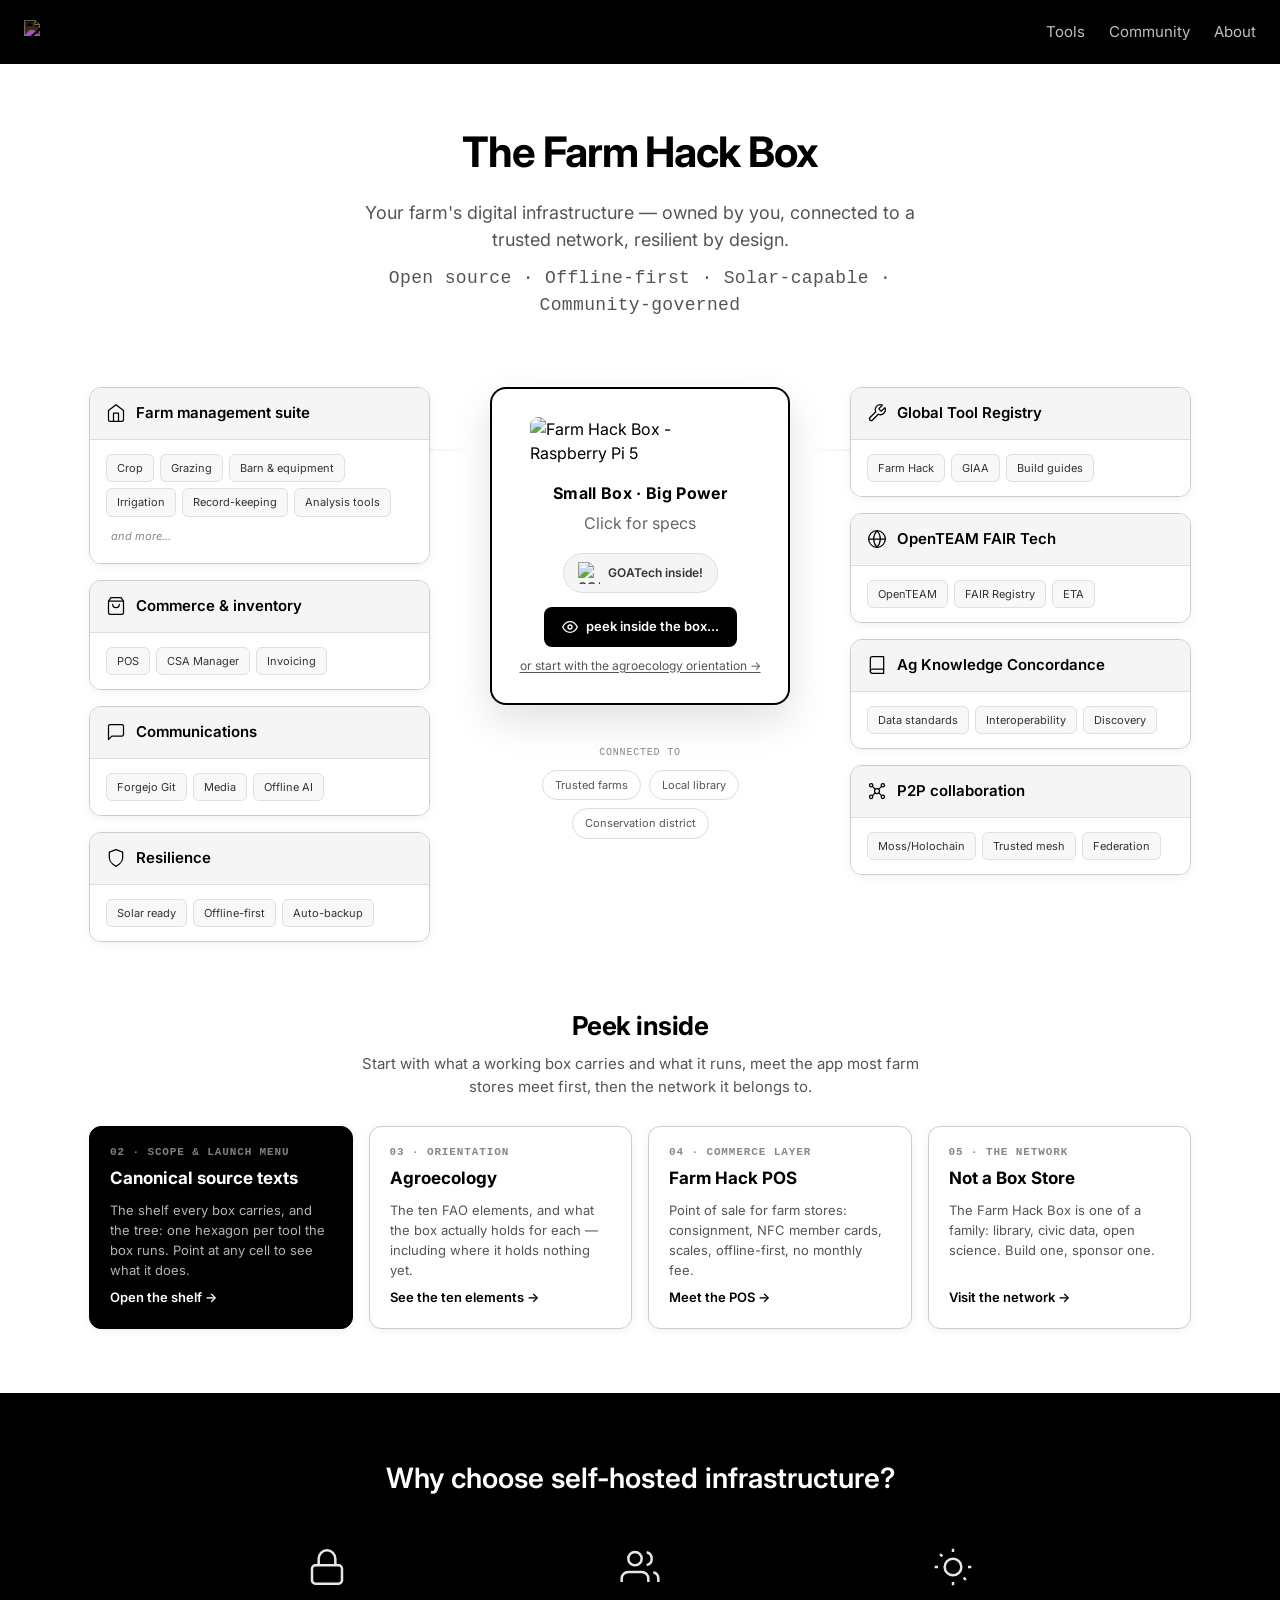
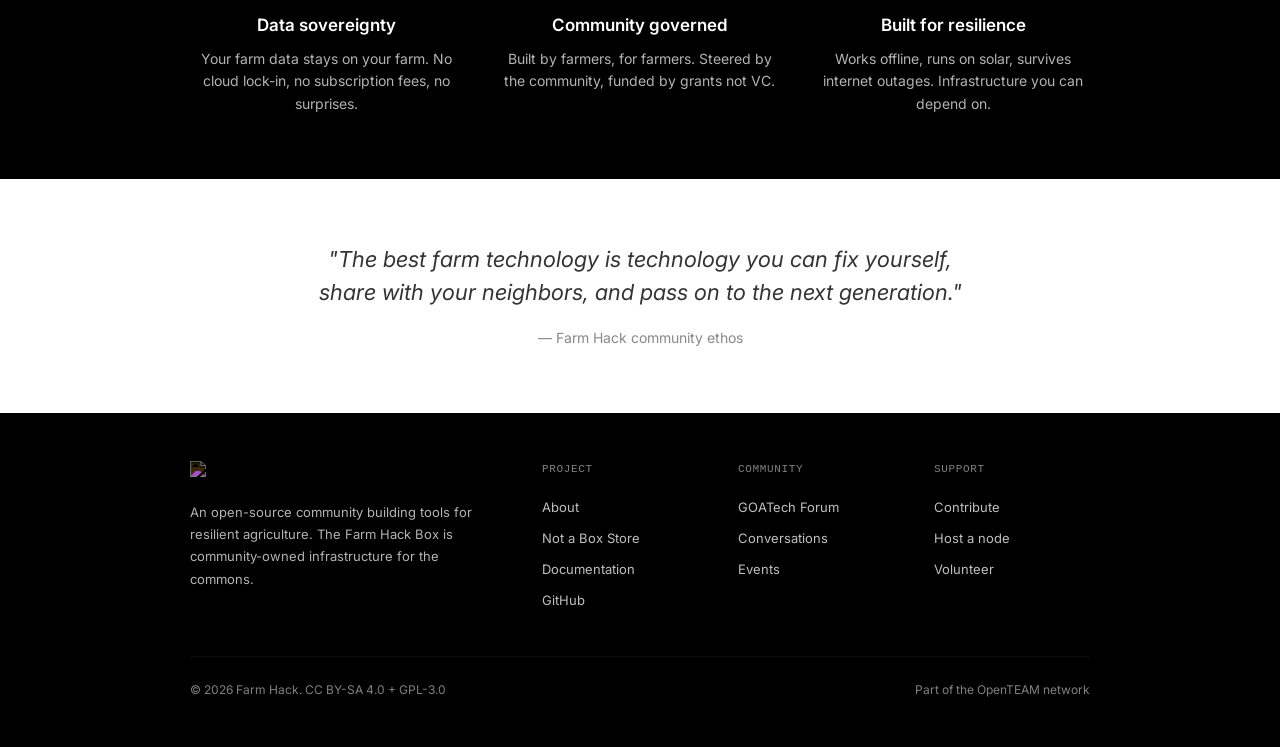
==== index.html @ 319e824c "Add files via upload" ====
<!DOCTYPE html>
<html lang="en">
<head>
  <meta charset="UTF-8">
  <meta name="viewport" content="width=device-width, initial-scale=1.0">
  <title>Farm Hack Box</title>
  <meta name="description" content="Your farm's digital infrastructure — owned by you, connected to a trusted network, resilient by design.">
  <style>
    @import url('https://fonts.googleapis.com/css2?family=Inter:wght@400;500;600;700&display=swap');
    
    * { box-sizing: border-box; margin: 0; padding: 0; }
    
    body {
      font-family: 'Inter', ui-sans-serif, system-ui, -apple-system, sans-serif;
      background: #ffffff;
      color: #000000;
      line-height: 1.5;
    }
    
    .mono { font-family: ui-monospace, 'SF Mono', Menlo, Monaco, Consolas, monospace; }
    a { color: inherit; text-decoration: none; }
    
    /* Header */
    .header {
      background: #000;
      color: #fff;
      padding: 20px 24px;
      display: flex;
      align-items: center;
      justify-content: space-between;
    }
    
    .header-brand img {
      height: 144px;
      filter: invert(1);
    }
    
    .header-nav {
      display: flex;
      gap: 24px;
      font-size: 15px;
    }
    
    .header-nav a {
      color: rgba(255,255,255,0.75);
      transition: color 0.15s;
    }
    
    .header-nav a:hover { color: #fff; }
    
    /* Hero */
    .hero {
      padding: 56px 24px 40px;
      max-width: 880px;
      margin: 0 auto;
      text-align: center;
    }
    
    .hero h1 {
      font-size: 42px;
      font-weight: 700;
      margin: 0 0 16px;
      letter-spacing: -0.025em;
    }
    
    .hero p {
      font-size: 18px;
      color: #555;
      max-width: 580px;
      margin: 0 auto 12px;
    }
    
    .hero-tags {
      font-size: 12px;
      color: #777;
      letter-spacing: 0.02em;
    }
    
    /* Main Grid */
    .main-section {
      padding: 16px 24px 56px;
      max-width: 1150px;
      margin: 0 auto;
    }
    
    .main-grid {
      display: grid;
      grid-template-columns: 1fr 340px 1fr;
      gap: 40px;
      align-items: start;
      position: relative;
    }
    
    @media (max-width: 900px) {
      .main-grid { grid-template-columns: 1fr; gap: 20px; }
      .center-column { order: -1; }
      .connection-lines { display: none; }
    }
    
    .column {
      display: flex;
      flex-direction: column;
      gap: 16px;
      position: relative;
      z-index: 2;
    }
    
    /* Layer Cards - Pure white/grey, NO color */
    .layer-card {
      background: #ffffff;
      border: 1px solid #ccc;
      border-radius: 12px;
      overflow: hidden;
      cursor: pointer;
      transition: all 0.2s ease;
      box-shadow: 0 2px 8px rgba(0,0,0,0.06);
    }
    
    .layer-card:hover {
      transform: translateY(-2px);
      box-shadow: 0 8px 24px rgba(0,0,0,0.1);
      border-color: #999;
    }
    
    .layer-card.active {
      border: 2px solid #000;
    }
    
    .layer-header {
      display: flex;
      align-items: center;
      gap: 10px;
      padding: 14px 16px;
      background: #f5f5f5;
      border-bottom: 1px solid #ddd;
    }
    
    .layer-header span {
      font-weight: 600;
      font-size: 15px;
      color: #000;
    }
    
    .layer-body {
      padding: 14px 16px;
      background: #ffffff;
    }
    
    .tech-logos {
      display: flex;
      flex-wrap: wrap;
      gap: 6px;
    }
    
    .tech-logo {
      display: flex;
      align-items: center;
      gap: 6px;
      font-size: 11px;
      padding: 5px 10px;
      background: #f8f8f8;
      border: 1px solid #e0e0e0;
      border-radius: 6px;
      color: #333;
    }
    
    .layer-desc {
      display: none;
      margin-top: 12px;
      font-size: 13px;
      color: #555;
      line-height: 1.55;
      border-top: 1px solid #eee;
      padding-top: 12px;
    }
    
    .layer-card.active .layer-desc { display: block; }
    @media (max-width: 700px) { .header { flex-wrap: wrap; gap: 12px; } .header-brand img { height: 80px; } .header-nav { flex-wrap: wrap; gap: 8px 18px; } }
    .layer-go { display: inline-block; margin-top: 8px; font-weight: 600; color: #000; text-decoration: underline; text-underline-offset: 2px; }
    .layer-card:focus-visible { outline: 2px solid #000; outline-offset: 2px; }
    button.box-hint { background: none; border: 0; font: inherit; padding: 2px 4px; }
    .peek-sub { display: block; margin-top: 10px; font-size: 12px; color: #555; text-decoration: underline; text-underline-offset: 2px; }
    .peek-sub:hover { color: #000; }

    /* Tour — the way on from here */
    .tour { padding: 8px 24px 64px; max-width: 1150px; margin: 0 auto; }
    .tour-head { text-align: center; margin-bottom: 28px; }
    .tour-head h2 { font-size: 26px; font-weight: 700; letter-spacing: -.02em; margin-bottom: 8px; }
    .tour-head p { color: #555; max-width: 560px; margin: 0 auto; font-size: 15px; }
    .tour-grid { display: grid; grid-template-columns: repeat(auto-fit, minmax(230px, 1fr)); gap: 16px; }
    .tour-card { display: flex; flex-direction: column; gap: 8px; border: 1px solid #ccc; border-radius: 12px; padding: 20px; background: #fff; transition: all .2s; box-shadow: 0 2px 8px rgba(0,0,0,.06); }
    .tour-card:hover { transform: translateY(-2px); border-color: #000; box-shadow: 0 8px 24px rgba(0,0,0,.1); }
    .tour-card .n { font: 600 11px/1 ui-monospace, Menlo, monospace; color: #888; letter-spacing: .08em; }
    .tour-card h3 { font-size: 17px; font-weight: 700; }
    .tour-card p { font-size: 13px; color: #555; line-height: 1.55; flex: 1; }
    .tour-card .go { font-size: 13px; font-weight: 600; }
    .tour-card.dark { background: #000; color: #fff; border-color: #000; }
    .tour-card.dark p { color: rgba(255,255,255,.7); }
    .tour-card.dark .n { color: rgba(255,255,255,.5); }
    
    /* Center Column */
    .center-column {
      display: flex;
      flex-direction: column;
      align-items: center;
      position: relative;
    }
    
    .box-wrapper {
      position: relative;
      display: flex;
      justify-content: center;
      width: 100%;
    }
    
    /* Connection lines - behind cards, subtle */
    .connection-lines {
      position: absolute;
      top: 50%;
      left: 50%;
      transform: translate(-50%, -50%);
      width: 100vw;
      max-width: 1100px;
      height: 100%;
      pointer-events: none;
      z-index: 0;
    }
    
    .connection-lines::before,
    .connection-lines::after {
      content: '';
      position: absolute;
      top: 50%;
      width: calc(50% - 170px);
      height: 1px;
      background: linear-gradient(90deg, transparent, #ccc 20%, #ccc 80%, transparent);
    }
    
    .connection-lines::before {
      left: 0;
      transform: translateY(-50%);
    }
    
    .connection-lines::after {
      right: 0;
      transform: translateY(-50%);
    }
    
    .box-container {
      width: 300px;
      padding: 28px 24px;
      background: #fff;
      border: 2px solid #000;
      border-radius: 16px;
      display: flex;
      flex-direction: column;
      align-items: center;
      position: relative;
      box-shadow: 0 16px 40px rgba(0,0,0,0.12);
      z-index: 2;
    }
    
    .box-image {
      width: 220px;
      height: auto;
      margin-bottom: 16px;
      border-radius: 8px;
      object-fit: contain;
    }
    
    .box-tagline {
      font-size: 16px;
      font-weight: 700;
      color: #000;
      margin-bottom: 4px;
      letter-spacing: 0.02em;
    }
    
    .box-hint {
      font-size: 12px;
      color: #666;
      cursor: pointer;
      transition: color 0.15s;
    }
    
    .box-hint:hover {
      color: #000;
    }
    
    /* GOATech badge */
    .goatech-badge {
      display: flex;
      align-items: center;
      gap: 8px;
      margin-top: 16px;
      padding: 8px 14px;
      background: #f5f5f5;
      border: 1px solid #ddd;
      border-radius: 24px;
      font-size: 12px;
      font-weight: 600;
      color: #333;
    }
    
    .goatech-badge img {
      width: 22px;
      height: 22px;
    }
    
    /* Peek button */
    .peek-button {
      display: inline-flex;
      align-items: center;
      gap: 8px;
      margin-top: 14px;
      padding: 10px 18px;
      background: #000;
      color: #fff;
      border: none;
      border-radius: 8px;
      font-size: 13px;
      font-weight: 600;
      cursor: pointer;
      transition: all 0.2s;
      text-decoration: none;
    }
    
    .peek-button:hover {
      background: #333;
      transform: translateY(-1px);
    }
    
    .peek-button svg {
      width: 16px;
      height: 16px;
    }
    
    /* Specs Panel */
    .specs-panel {
      display: none;
      background: #000;
      color: #fff;
      padding: 20px;
      border-radius: 12px;
      margin-top: 16px;
      width: 100%;
      max-width: 320px;
    }
    
    .specs-panel.active { display: block; }
    
    .specs-title {
      font-size: 10px;
      text-transform: uppercase;
      letter-spacing: 0.08em;
      opacity: 0.5;
      margin-bottom: 14px;
    }
    
    .spec-row {
      display: flex;
      justify-content: space-between;
      padding: 7px 0;
      border-bottom: 1px solid rgba(255,255,255,0.1);
      font-size: 13px;
    }
    
    .spec-row:last-of-type { border-bottom: none; }
    .spec-row .label { opacity: 0.7; }
    
    .spec-note {
      margin-top: 16px;
      padding: 14px;
      background: rgba(255,255,255,0.06);
      border-radius: 8px;
      font-size: 12px;
      line-height: 1.55;
    }
    
    /* Network tags */
    .network-section {
      margin-top: 24px;
      text-align: center;
    }
    
    .network-label {
      font-size: 10px;
      color: #888;
      margin-bottom: 10px;
      letter-spacing: 0.08em;
    }
    
    .network-tags {
      display: flex;
      gap: 8px;
      justify-content: center;
      flex-wrap: wrap;
    }
    
    .network-tag {
      font-size: 11px;
      padding: 6px 12px;
      border: 1px solid #ddd;
      border-radius: 99px;
      background: #fff;
      color: #555;
    }
    
    /* Value Props */
    .value-props {
      background: #000;
      color: #fff;
      padding: 64px 24px;
    }
    
    .value-props-inner {
      max-width: 900px;
      margin: 0 auto;
    }
    
    .value-props h2 {
      font-size: 28px;
      text-align: center;
      margin: 0 0 48px;
      font-weight: 600;
    }
    
    .value-grid {
      display: grid;
      grid-template-columns: repeat(3, 1fr);
      gap: 40px;
    }
    
    @media (max-width: 700px) {
      .value-grid { grid-template-columns: 1fr; gap: 32px; }
    }
    
    .value-item { text-align: center; }
    .value-item svg { margin-bottom: 20px; opacity: 0.9; }
    .value-item h3 { font-size: 17px; margin: 0 0 10px; font-weight: 600; }
    .value-item p { font-size: 14px; opacity: 0.7; line-height: 1.6; }
    
    /* Quote */
    .quote-section {
      padding: 64px 24px;
      max-width: 700px;
      margin: 0 auto;
      text-align: center;
    }
    
    .quote-section blockquote {
      font-size: 22px;
      line-height: 1.5;
      color: #333;
      margin: 0 0 16px;
      font-style: italic;
    }
    
    .quote-section cite {
      font-size: 14px;
      color: #888;
      font-style: normal;
    }
    
    /* Footer */
    .footer {
      background: #000;
      color: #fff;
      padding: 48px 24px;
    }
    
    .footer-inner {
      max-width: 900px;
      margin: 0 auto;
      display: grid;
      grid-template-columns: 2fr 1fr 1fr 1fr;
      gap: 40px;
    }
    
    @media (max-width: 700px) {
      .footer-inner { grid-template-columns: 1fr 1fr; gap: 32px; }
    }
    
    .footer-brand { margin-bottom: 16px; }
    .footer-brand img { height: 56px; filter: invert(1); }
    .footer-col p { font-size: 13px; opacity: 0.7; line-height: 1.7; }
    
    .footer-col-title {
      font-size: 11px;
      text-transform: uppercase;
      letter-spacing: 0.06em;
      margin-bottom: 14px;
      opacity: 0.5;
    }
    
    .footer-col ul { list-style: none; font-size: 13px; line-height: 2.4; }
    .footer-col a { color: rgba(255,255,255,0.75); transition: color 0.15s; }
    .footer-col a:hover { color: #fff; }
    
    .footer-bottom {
      max-width: 900px;
      margin: 40px auto 0;
      padding-top: 24px;
      border-top: 1px solid rgba(255,255,255,0.1);
      display: flex;
      justify-content: space-between;
      font-size: 12px;
      opacity: 0.5;
      flex-wrap: wrap;
      gap: 12px;
    }
  </style>
<link rel="icon" href="data:image/svg+xml,%3Csvg xmlns=%27http://www.w3.org/2000/svg%27 viewBox=%270 0 100 100%27%3E%3Ctext y=%27.9em%27 font-size=%2790%27%3E🌾%3C/text%3E%3C/svg%3E">
<link rel="stylesheet" href="assets/peek.css">
<script src="assets/peek.js" defer></script>
</head>
<body data-peek="box">

  <header class="header">
    <div class="header-brand">
      <img src="assets/img/farmhack-logo.png" alt="Farm Hack">
    </div>
    <nav class="header-nav">
      <a href="https://farmhack.org/tools">Tools</a>
      <a href="https://forum.goatech.org/c/farmhack/21">Community</a>
      <a href="https://farmhack.org/content/get-started">About</a>
    </nav>
  </header>

  <section class="hero">
    <h1>The Farm Hack Box</h1>
    <p>Your farm's digital infrastructure — owned by you, connected to a trusted network, resilient by design.</p>
    <p class="hero-tags mono">Open source · Offline-first · Solar-capable · Community-governed</p>
  </section>

  <section class="main-section">
    <!-- Connection lines behind everything -->
    <div class="connection-lines"></div>
    
    <div class="main-grid">
      
      <!-- Left Column -->
      <div class="column">
        
        <!-- Farm Management -->
        <div class="layer-card" onclick="toggleLayer(this)" tabindex="0" role="button" onkeydown="if(event.key==='Enter'||event.key===' '){event.preventDefault();toggleLayer(this)}">
          <div class="layer-header">
            <svg width="20" height="20" viewBox="0 0 24 24" fill="none" stroke="#000" stroke-width="1.5" stroke-linecap="round" stroke-linejoin="round">
              <path d="M3 9l9-7 9 7v11a2 2 0 01-2 2H5a2 2 0 01-2-2z"/>
              <path d="M9 22V12h6v10"/>
            </svg>
            <span>Farm management suite</span>
          </div>
          <div class="layer-body">
            <div class="tech-logos">
              <div class="tech-logo"><span>Crop</span></div>
              <div class="tech-logo"><span>Grazing</span></div>
              <div class="tech-logo"><span>Barn & equipment</span></div>
              <div class="tech-logo"><span>Irrigation</span></div>
              <div class="tech-logo"><span>Record-keeping</span></div>
              <div class="tech-logo"><span>Analysis tools</span></div>
              <span style="font-size: 11px; color: #888; font-style: italic; padding: 5px;">and more...</span>
            </div>
            <p class="layer-desc">Complete farm management covering crops, livestock, equipment, irrigation scheduling, compliance records, and economic performance analysis. <a class="layer-go" href="agroecology.html" onclick="event.stopPropagation()">What the box holds, element by element →</a></p>
          </div>
        </div>
        
        <!-- Commerce -->
        <div class="layer-card" onclick="toggleLayer(this)" tabindex="0" role="button" onkeydown="if(event.key==='Enter'||event.key===' '){event.preventDefault();toggleLayer(this)}">
          <div class="layer-header">
            <svg width="20" height="20" viewBox="0 0 24 24" fill="none" stroke="#000" stroke-width="1.5" stroke-linecap="round" stroke-linejoin="round">
              <path d="M6 2L3 6v14a2 2 0 002 2h14a2 2 0 002-2V6l-3-4z"/>
              <path d="M3 6h18"/><path d="M16 10a4 4 0 01-8 0"/>
            </svg>
            <span>Commerce & inventory</span>
          </div>
          <div class="layer-body">
            <div class="tech-logos">
              <div class="tech-logo"><span>POS</span></div>
              <div class="tech-logo"><span>CSA Manager</span></div>
              <div class="tech-logo"><span>Invoicing</span></div>
            </div>
            <p class="layer-desc">Run your farmstand, manage CSA shares, track inventory — without monthly SaaS fees. <a class="layer-go" href="pos.html" onclick="event.stopPropagation()">Meet the Farm Hack POS →</a></p>
          </div>
        </div>
        
        <!-- Communications -->
        <div class="layer-card" onclick="toggleLayer(this)" tabindex="0" role="button" onkeydown="if(event.key==='Enter'||event.key===' '){event.preventDefault();toggleLayer(this)}">
          <div class="layer-header">
            <svg width="20" height="20" viewBox="0 0 24 24" fill="none" stroke="#000" stroke-width="1.5" stroke-linecap="round" stroke-linejoin="round">
              <path d="M21 15a2 2 0 01-2 2H7l-4 4V5a2 2 0 012-2h14a2 2 0 012 2z"/>
            </svg>
            <span>Communications</span>
          </div>
          <div class="layer-body">
            <div class="tech-logos">
              <div class="tech-logo"><span>Forgejo Git</span></div>
              <div class="tech-logo"><span>Media</span></div>
              <div class="tech-logo"><span>Offline AI</span></div>
            </div>
            <p class="layer-desc">Host documentation, share media with your crew, run local AI — without internet dependency.</p>
          </div>
        </div>
        
        <!-- Resilience -->
        <div class="layer-card" onclick="toggleLayer(this)" tabindex="0" role="button" onkeydown="if(event.key==='Enter'||event.key===' '){event.preventDefault();toggleLayer(this)}">
          <div class="layer-header">
            <svg width="20" height="20" viewBox="0 0 24 24" fill="none" stroke="#000" stroke-width="1.5" stroke-linecap="round" stroke-linejoin="round">
              <path d="M12 22s8-4 8-10V5l-8-3-8 3v7c0 6 8 10 8 10z"/>
            </svg>
            <span>Resilience</span>
          </div>
          <div class="layer-body">
            <div class="tech-logos">
              <div class="tech-logo"><span>Solar ready</span></div>
              <div class="tech-logo"><span>Offline-first</span></div>
              <div class="tech-logo"><span>Auto-backup</span></div>
            </div>
            <p class="layer-desc">Built for rural reality: works when the internet doesn't, runs on solar, backs up automatically.</p>
          </div>
        </div>
        
      </div>
      
      <!-- Center Column -->
      <div class="column center-column">
        <div class="box-wrapper">
          <div class="box-container">
            <img src="assets/img/farm-hack-box.png" 
                 alt="Farm Hack Box - Raspberry Pi 5" 
                 class="box-image">
            <div class="box-tagline">Small Box · Big Power</div>
            <button type="button" class="box-hint" onclick="toggleSpecs()" aria-controls="specsPanel">Click for specs</button>
            
            <!-- GOATech badge -->
            <div class="goatech-badge">
              <img src="assets/img/goatech.png" alt="GOAT">
              <span>GOATech inside!</span>
            </div>
            
            <!-- Peek button -->
            <a href="canon.html#tree" class="peek-button">
              <svg viewBox="0 0 24 24" fill="none" stroke="currentColor" stroke-width="2" stroke-linecap="round" stroke-linejoin="round">
                <path d="M1 12s4-8 11-8 11 8 11 8-4 8-11 8-11-8-11-8z"/>
                <circle cx="12" cy="12" r="3"/>
              </svg>
              peek inside the box...
            </a>
            <a href="agroecology.html" class="peek-sub">or start with the agroecology orientation →</a>
          </div>
        </div>
        
        <div id="specsPanel" class="specs-panel">
          <div class="specs-title mono">Hardware specifications</div>
          <div class="spec-row"><span class="label">Compute</span><span class="mono">Raspberry Pi 5</span></div>
          <div class="spec-row"><span class="label">Memory</span><span class="mono">8GB RAM</span></div>
          <div class="spec-row"><span class="label">Storage</span><span class="mono">1TB NVMe SSD</span></div>
          <div class="spec-row"><span class="label">Power</span><span class="mono">5V USB-C / 12V Solar</span></div>
          <div class="spec-row"><span class="label">Network</span><span class="mono">WiFi 6 + GbE</span></div>
          <div class="spec-note"><strong>Solar-ready:</strong> Runs continuously on 50W panel + 12V battery. Perfect for field, barn, or off-grid deployment.</div>
        </div>
        
        <div class="network-section">
          <div class="network-label mono">CONNECTED TO</div>
          <div class="network-tags">
            <span class="network-tag">Trusted farms</span>
            <span class="network-tag">Local library</span>
            <span class="network-tag">Conservation district</span>
          </div>
        </div>
      </div>
      
      <!-- Right Column -->
      <div class="column">
        
        <!-- Global Tool Registry -->
        <div class="layer-card" onclick="toggleLayer(this)" tabindex="0" role="button" onkeydown="if(event.key==='Enter'||event.key===' '){event.preventDefault();toggleLayer(this)}">
          <div class="layer-header">
            <svg width="20" height="20" viewBox="0 0 24 24" fill="none" stroke="#000" stroke-width="1.5" stroke-linecap="round" stroke-linejoin="round">
              <path d="M14.7 6.3a1 1 0 000 1.4l1.6 1.6a1 1 0 001.4 0l3.77-3.77a6 6 0 01-7.94 7.94l-6.91 6.91a2.12 2.12 0 01-3-3l6.91-6.91a6 6 0 017.94-7.94l-3.76 3.76z"/>
            </svg>
            <span>Global Tool Registry</span>
          </div>
          <div class="layer-body">
            <div class="tech-logos">
              <div class="tech-logo"><span>Farm Hack</span></div>
              <div class="tech-logo"><span>GIAA</span></div>
              <div class="tech-logo"><span>Build guides</span></div>
            </div>
            <p class="layer-desc">Full Farm Hack tool registry with GIAA enterprise tools — available offline, synced when connected. <a class="layer-go" href="canon.html#tool-registry" onclick="event.stopPropagation()">The Tool Registry on the shelf →</a></p>
          </div>
        </div>
        
        <!-- OpenTEAM FAIR Tech -->
        <div class="layer-card" onclick="toggleLayer(this)" tabindex="0" role="button" onkeydown="if(event.key==='Enter'||event.key===' '){event.preventDefault();toggleLayer(this)}">
          <div class="layer-header">
            <svg width="20" height="20" viewBox="0 0 24 24" fill="none" stroke="#000" stroke-width="1.5" stroke-linecap="round" stroke-linejoin="round">
              <circle cx="12" cy="12" r="10"/><path d="M2 12h20"/>
              <path d="M12 2a15.3 15.3 0 014 10 15.3 15.3 0 01-4 10 15.3 15.3 0 01-4-10 15.3 15.3 0 014-10z"/>
            </svg>
            <span>OpenTEAM FAIR Tech</span>
          </div>
          <div class="layer-body">
            <div class="tech-logos">
              <div class="tech-logo"><span>OpenTEAM</span></div>
              <div class="tech-logo"><span>FAIR Registry</span></div>
              <div class="tech-logo"><span>ETA</span></div>
            </div>
            <p class="layer-desc">Participate in the OpenTEAM network with Ethical Tech Assessment. Full data sovereignty. <a class="layer-go" href="canon.html#giaa" onclick="event.stopPropagation()">The Six Ethical Pillars →</a></p>
          </div>
        </div>
        
        <!-- Ag Knowledge Concordance -->
        <div class="layer-card" onclick="toggleLayer(this)" tabindex="0" role="button" onkeydown="if(event.key==='Enter'||event.key===' '){event.preventDefault();toggleLayer(this)}">
          <div class="layer-header">
            <svg width="20" height="20" viewBox="0 0 24 24" fill="none" stroke="#000" stroke-width="1.5" stroke-linecap="round" stroke-linejoin="round">
              <path d="M4 19.5A2.5 2.5 0 016.5 17H20"/>
              <path d="M6.5 2H20v20H6.5A2.5 2.5 0 014 19.5v-15A2.5 2.5 0 016.5 2z"/>
            </svg>
            <span>Ag Knowledge Concordance</span>
          </div>
          <div class="layer-body">
            <div class="tech-logos">
              <div class="tech-logo"><span>Data standards</span></div>
              <div class="tech-logo"><span>Interoperability</span></div>
              <div class="tech-logo"><span>Discovery</span></div>
            </div>
            <p class="layer-desc">Unified agricultural knowledge mapping — linking tools, data standards, and practices across platforms. <a class="layer-go" href="canon.html" onclick="event.stopPropagation()">The canonical source texts →</a></p>
          </div>
        </div>
        
        <!-- P2P Collaboration -->
        <div class="layer-card" onclick="toggleLayer(this)" tabindex="0" role="button" onkeydown="if(event.key==='Enter'||event.key===' '){event.preventDefault();toggleLayer(this)}">
          <div class="layer-header">
            <svg width="20" height="20" viewBox="0 0 24 24" fill="none" stroke="#000" stroke-width="1.5" stroke-linecap="round" stroke-linejoin="round">
              <circle cx="12" cy="12" r="3"/>
              <circle cx="19" cy="5" r="2"/><circle cx="5" cy="19" r="2"/>
              <circle cx="5" cy="5" r="2"/><circle cx="19" cy="19" r="2"/>
              <path d="M6.5 6.5l3 3m5 5l3 3M14.5 9.5l3-3M6.5 17.5l3-3"/>
            </svg>
            <span>P2P collaboration</span>
          </div>
          <div class="layer-body">
            <div class="tech-logos">
              <div class="tech-logo"><span>Moss/Holochain</span></div>
              <div class="tech-logo"><span>Trusted mesh</span></div>
              <div class="tech-logo"><span>Federation</span></div>
            </div>
            <p class="layer-desc">Peer-to-peer data sync via Holochain, trusted mesh networking, federated Git for documentation.</p>
          </div>
        </div>
        
      </div>
      
    </div>
  </section>

  <section class="tour" id="tour">
    <div class="tour-head">
      <h2>Peek inside</h2>
      <p>Start with what a working box carries and what it runs, meet the app most farm stores meet first, then the network it belongs to.</p>
    </div>
    <div class="tour-grid">
      <a class="tour-card dark" href="canon.html">
        <span class="n">02 · SCOPE &amp; LAUNCH MENU</span>
        <h3>Canonical source texts</h3>
        <p>The shelf every box carries, and the tree: one hexagon per tool the box runs. Point at any cell to see what it does.</p>
        <span class="go">Open the shelf →</span>
      </a>
      <a class="tour-card" href="agroecology.html">
        <span class="n">03 · ORIENTATION</span>
        <h3>Agroecology</h3>
        <p>The ten FAO elements, and what the box actually holds for each — including where it holds nothing yet.</p>
        <span class="go">See the ten elements →</span>
      </a>
      <a class="tour-card" href="pos.html">
        <span class="n">04 · COMMERCE LAYER</span>
        <h3>Farm Hack POS</h3>
        <p>Point of sale for farm stores: consignment, NFC member cards, scales, offline-first, no monthly fee.</p>
        <span class="go">Meet the POS →</span>
      </a>
      <a class="tour-card" href="not-a-box-store.html">
        <span class="n">05 · THE NETWORK</span>
        <h3>Not a Box Store</h3>
        <p>The Farm Hack Box is one of a family: library, civic data, open science. Build one, sponsor one.</p>
        <span class="go">Visit the network →</span>
      </a>
    </div>
  </section>

  <section class="value-props">
    <div class="value-props-inner">
      <h2>Why choose self-hosted infrastructure?</h2>
      <div class="value-grid">
        <div class="value-item">
          <svg width="40" height="40" viewBox="0 0 24 24" fill="none" stroke="currentColor" stroke-width="1.5"><rect x="3" y="11" width="18" height="11" rx="2"/><path d="M7 11V7a5 5 0 0110 0v4"/></svg>
          <h3>Data sovereignty</h3>
          <p>Your farm data stays on your farm. No cloud lock-in, no subscription fees, no surprises.</p>
        </div>
        <div class="value-item">
          <svg width="40" height="40" viewBox="0 0 24 24" fill="none" stroke="currentColor" stroke-width="1.5"><path d="M17 21v-2a4 4 0 00-4-4H5a4 4 0 00-4 4v2"/><circle cx="9" cy="7" r="4"/><path d="M23 21v-2a4 4 0 00-3-3.87M16 3.13a4 4 0 010 7.75"/></svg>
          <h3>Community governed</h3>
          <p>Built by farmers, for farmers. Steered by the community, funded by grants not VC.</p>
        </div>
        <div class="value-item">
          <svg width="40" height="40" viewBox="0 0 24 24" fill="none" stroke="currentColor" stroke-width="1.5"><circle cx="12" cy="12" r="5"/><path d="M12 1v2m0 18v2M4.22 4.22l1.42 1.42m12.72 12.72l1.42 1.42M1 12h2m18 0h2"/></svg>
          <h3>Built for resilience</h3>
          <p>Works offline, runs on solar, survives internet outages. Infrastructure you can depend on.</p>
        </div>
      </div>
    </div>
  </section>

  <section class="quote-section">
    <blockquote>"The best farm technology is technology you can fix yourself, share with your neighbors, and pass on to the next generation."</blockquote>
    <cite>— Farm Hack community ethos</cite>
  </section>

  <footer class="footer">
    <div class="footer-inner">
      <div class="footer-col">
        <div class="footer-brand">
          <img src="assets/img/farmhack-logo.png" alt="Farm Hack">
        </div>
        <p>An open-source community building tools for resilient agriculture. The Farm Hack Box is community-owned infrastructure for the commons.</p>
      </div>
      <div class="footer-col">
        <div class="footer-col-title mono">Project</div>
        <ul>
          <li><a href="https://farmhack.org/content/get-started">About</a></li>
          <li><a href="not-a-box-store.html">Not a Box Store</a></li>
          <li><a href="https://farmhack.org/tools">Documentation</a></li>
          <li><a href="https://github.com/farmhack">GitHub</a></li>
        </ul>
      </div>
      <div class="footer-col">
        <div class="footer-col-title mono">Community</div>
        <ul>
          <li><a href="https://forum.goatech.org/c/farmhack/21">GOATech Forum</a></li>
          <li><a href="https://farmhack.org/forum">Conversations</a></li>
          <li><a href="https://farmhack.org/calendar/list">Events</a></li>
        </ul>
      </div>
      <div class="footer-col">
        <div class="footer-col-title mono">Support</div>
        <ul>
          <li><a href="#" data-peek-soon="Contribute">Contribute</a></li>
          <li><a href="#" data-peek-soon="Host a node">Host a node</a></li>
          <li><a href="#" data-peek-soon="Volunteer">Volunteer</a></li>
        </ul>
      </div>
    </div>
    <div class="footer-bottom">
      <span>© 2026 Farm Hack. CC BY-SA 4.0 + GPL-3.0</span>
      <span>Part of the OpenTEAM network</span>
    </div>
  </footer>

  <script>
    function toggleLayer(el) {
      const cards = document.querySelectorAll('.layer-card');
      const wasActive = el.classList.contains('active');
      cards.forEach(card => card.classList.remove('active'));
      if (!wasActive) el.classList.add('active');
    }
    
    function toggleSpecs() {
      document.getElementById('specsPanel').classList.toggle('active');
    }
  </script>

</body>
</html>
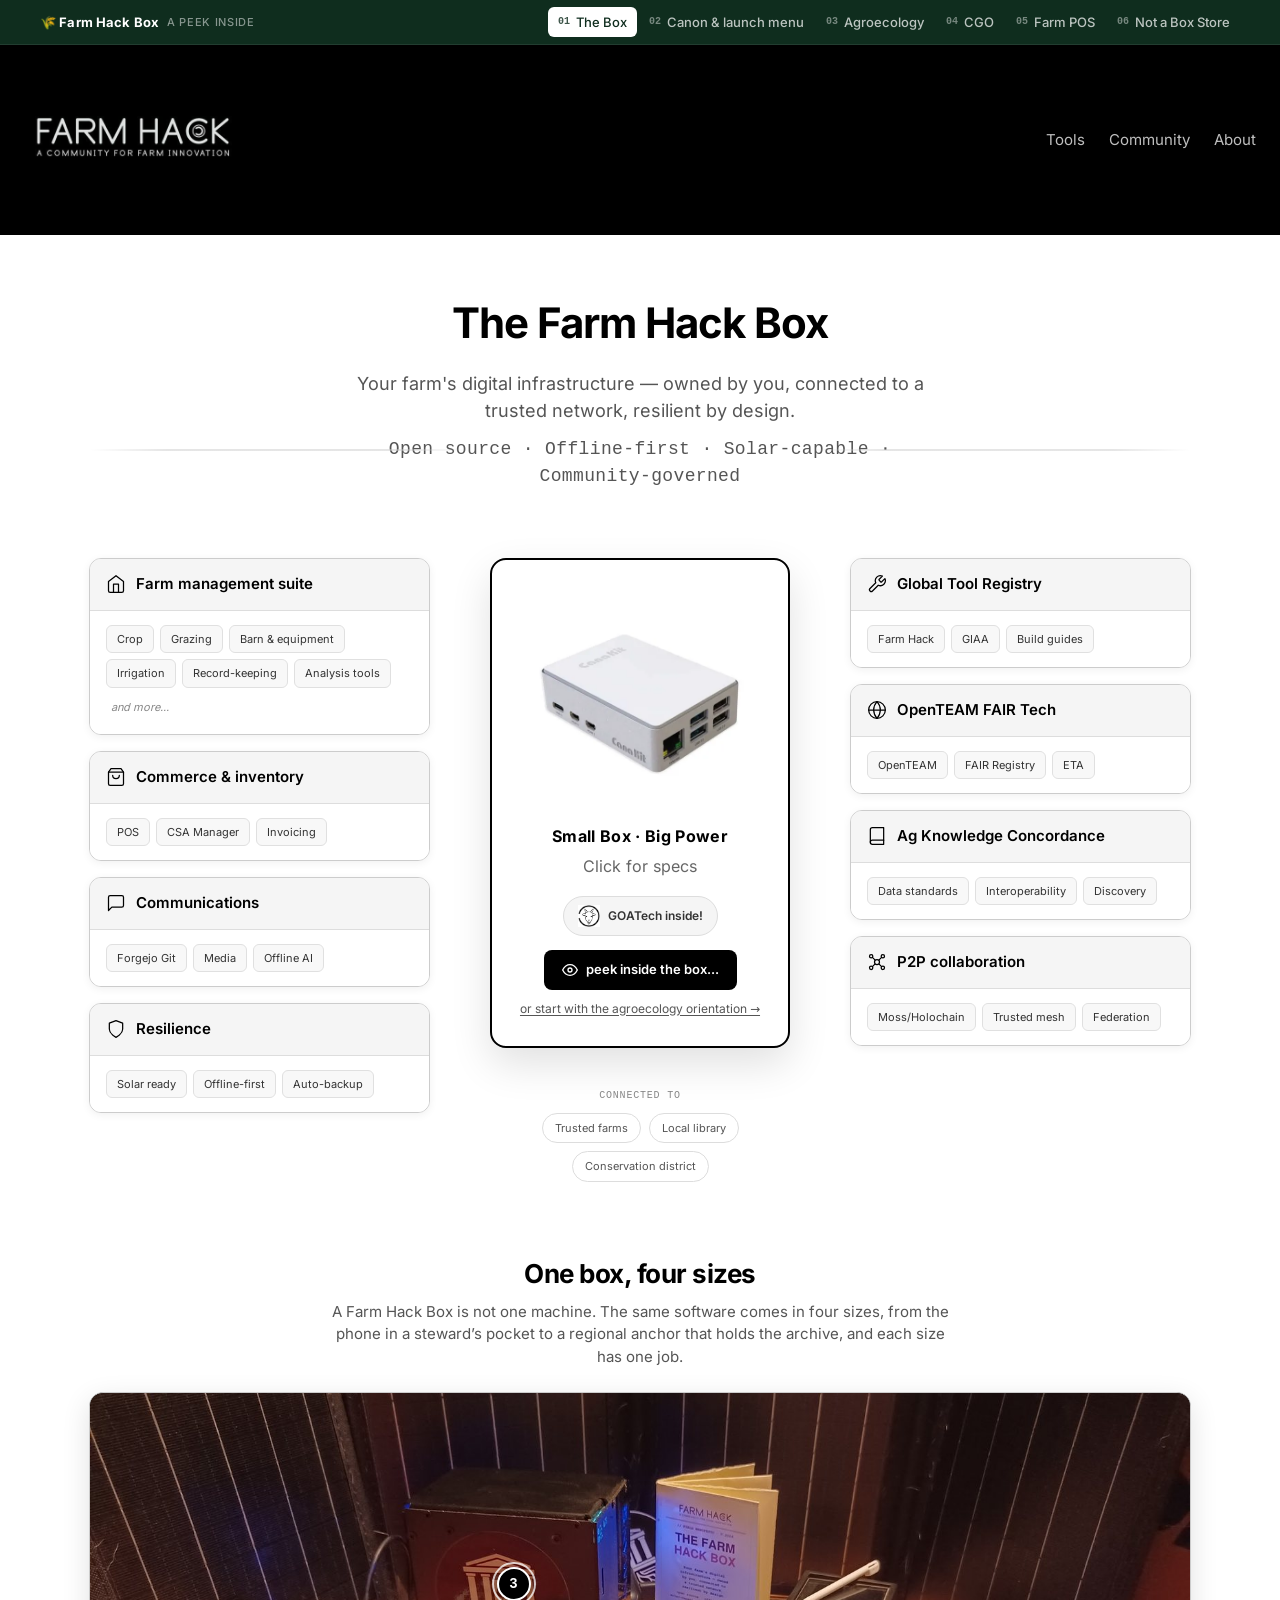
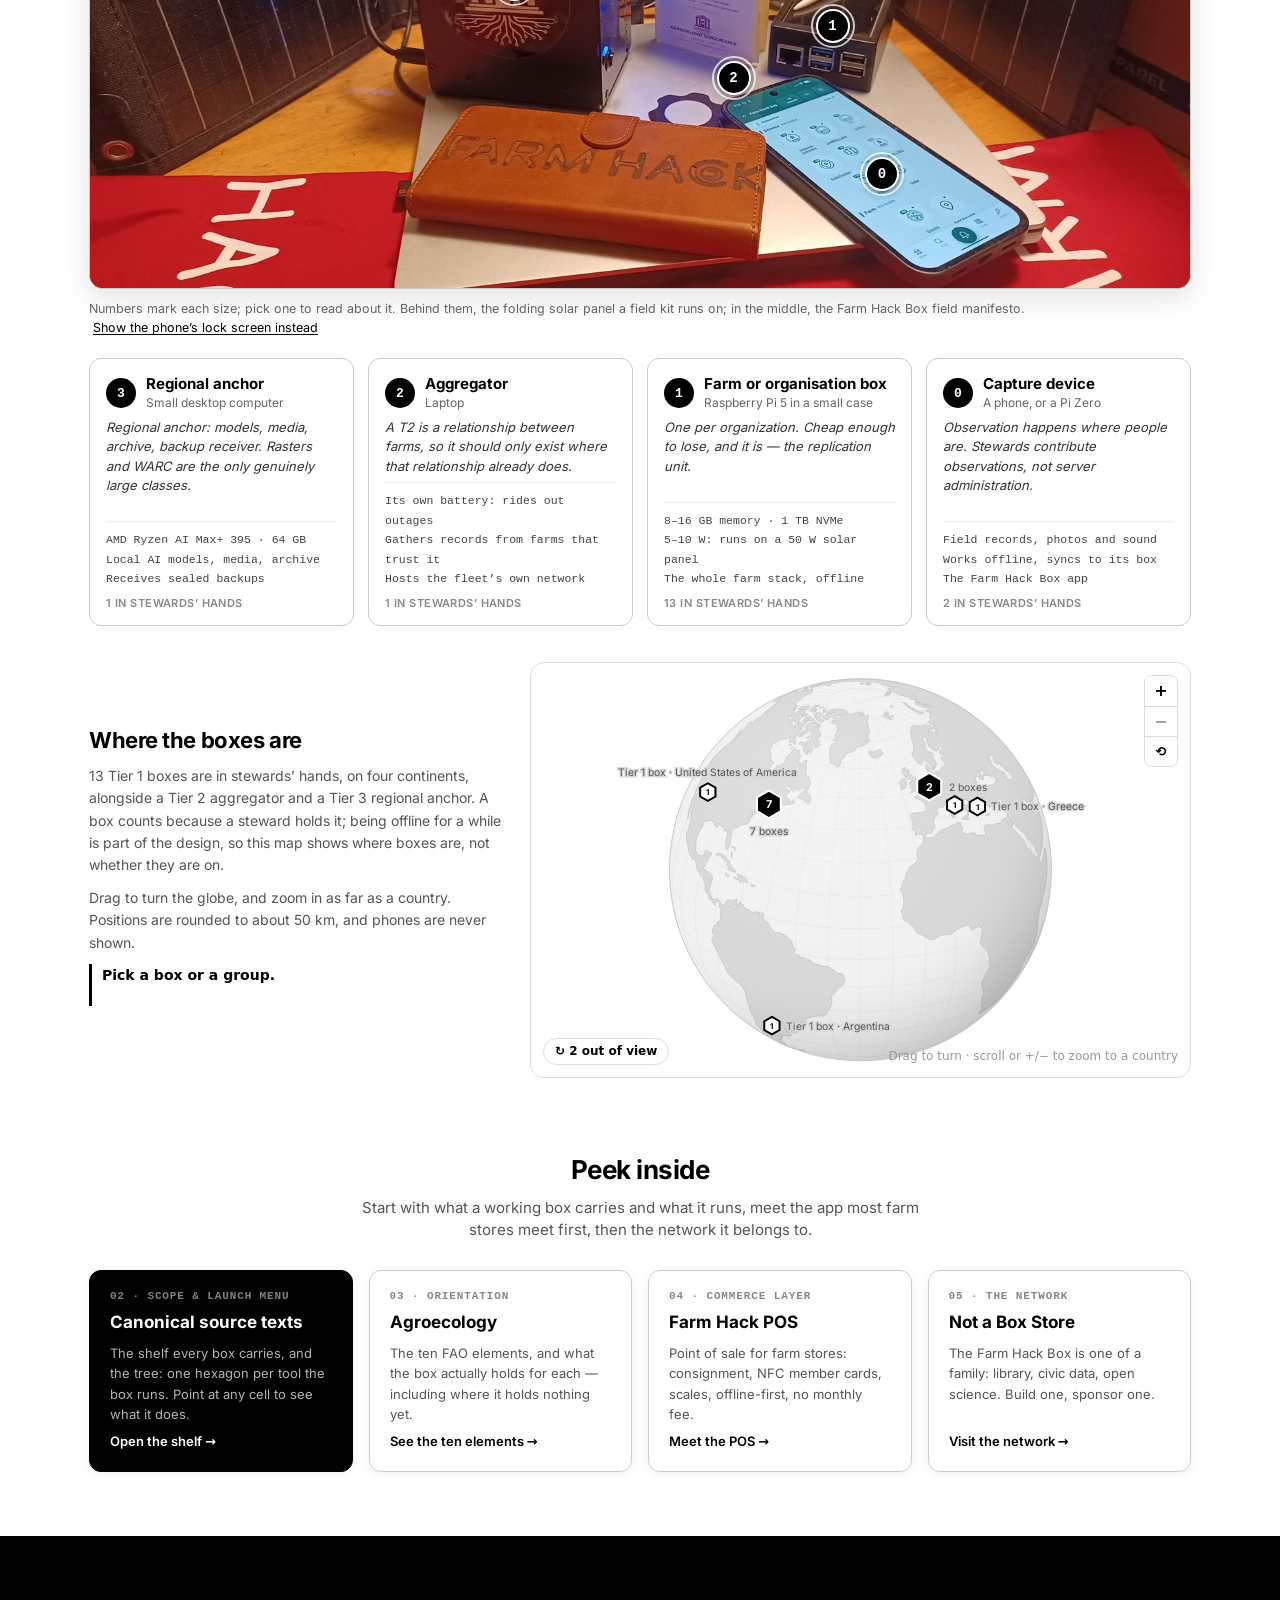
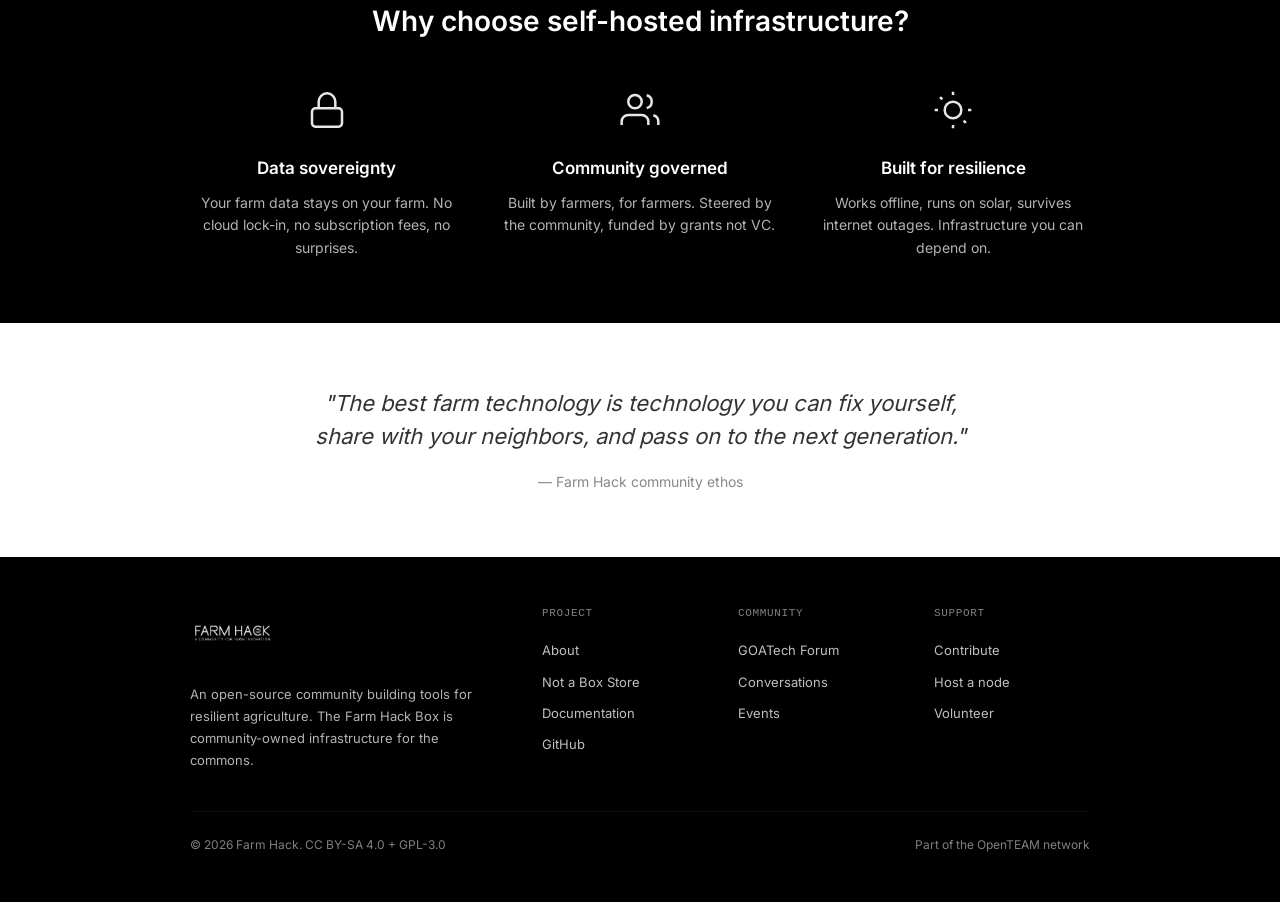
==== commit 6a3608c7: "Add files via upload" ====
--- a/index.html
+++ b/index.html
@@ -4,9 +4,9 @@
   <meta charset="UTF-8">
   <meta name="viewport" content="width=device-width, initial-scale=1.0">
   <title>Farm Hack Box</title>
+  <link rel="stylesheet" href="assets/fonts/fonts.css">
   <meta name="description" content="Your farm's digital infrastructure — owned by you, connected to a trusted network, resilient by design.">
   <style>
-    @import url('https://fonts.googleapis.com/css2?family=Inter:wght@400;500;600;700&display=swap');
     
     * { box-sizing: border-box; margin: 0; padding: 0; }
     
@@ -183,6 +183,46 @@
     .peek-sub:hover { color: #000; }
 
     /* Tour — the way on from here */
+
+    /* Tiers — one box, four sizes */
+    .tiers { padding: 16px 24px 64px; max-width: 1150px; margin: 0 auto; scroll-margin-top: 16px; }
+    .tiers-head { text-align: center; margin-bottom: 24px; }
+    .tiers-head h2 { font-size: 26px; font-weight: 700; letter-spacing: -.02em; margin-bottom: 8px; }
+    .tiers-head p { color: #555; max-width: 620px; margin: 0 auto; font-size: 15px; }
+    .tp { margin: 0 0 20px; }
+    .tp-frame { position: relative; border-radius: 14px; overflow: hidden; border: 1px solid #ccc; box-shadow: 0 8px 28px rgba(0,0,0,.12); background: #111; }
+    .tp-frame img { display: block; width: 100%; height: auto; }
+    .tp-spot { position: absolute; transform: translate(-50%,-50%); width: 34px; height: 34px; border-radius: 50%; background: #000; color: #fff;
+      border: 2px solid #fff; display: grid; place-items: center; font: 700 14px/1 ui-monospace, Menlo, monospace; box-shadow: 0 2px 10px rgba(0,0,0,.45); }
+    .tp-spot::after { content: ''; position: absolute; inset: -7px; border-radius: 50%; border: 2px solid rgba(255,255,255,.75); animation: tp-pulse 2.4s ease-out infinite; }
+    .tp-spot:hover, .tp-spot:focus-visible, .tp-spot.on { background: #fff; color: #000; outline: none; }
+    @keyframes tp-pulse { from { transform: scale(.8); opacity: 1; } to { transform: scale(1.5); opacity: 0; } }
+    @media (prefers-reduced-motion: reduce) { .tp-spot::after { animation: none; opacity: .6; } }
+    .tp figcaption { font-size: 12.5px; color: #666; margin-top: 10px; line-height: 1.55; }
+    .tp-alt { display: inline-block; margin-left: 4px; color: #000; text-decoration: underline; text-underline-offset: 2px; cursor: pointer; background: none; border: 0; font: inherit; padding: 0; }
+    .tier-grid { display: grid; grid-template-columns: repeat(4, 1fr); gap: 14px; }
+    @media (max-width: 900px) { .tier-grid { grid-template-columns: repeat(2, 1fr); } }
+    @media (max-width: 520px) { .tier-grid { grid-template-columns: 1fr; } .tp-spot { width: 28px; height: 28px; font-size: 12px; } }
+    .tier-card { border: 1px solid #ccc; border-radius: 12px; padding: 16px 16px 14px; background: #fff; display: flex; flex-direction: column; gap: 6px; scroll-margin-top: 16px; transition: border-color .15s, box-shadow .15s; }
+    .tier-card.on, .tier-card:target { border: 2px solid #000; padding: 15px 15px 13px; box-shadow: 0 8px 24px rgba(0,0,0,.1); }
+    .tier-top { display: flex; align-items: center; gap: 10px; }
+    .tier-n { width: 30px; height: 30px; border-radius: 50%; background: #000; color: #fff; display: grid; place-items: center; font: 700 13px/1 ui-monospace, Menlo, monospace; flex-shrink: 0; }
+    .tier-name { font-weight: 700; font-size: 15px; line-height: 1.25; }
+    .tier-form { font-size: 12px; color: #666; }
+    .tier-desc { font-size: 13px; color: #333; line-height: 1.5; font-style: italic; }
+    .tier-specs { list-style: none; font: 11.5px/1.7 ui-monospace, Menlo, monospace; color: #444; border-top: 1px solid #eee; padding-top: 8px; margin-top: auto; }
+    .tier-count { font-size: 11px; color: #888; letter-spacing: .04em; text-transform: uppercase; font-weight: 600; }
+
+    .fleet-globe { margin-top: 36px; display: grid; grid-template-columns: minmax(240px, 1fr) minmax(0, 1.6fr); gap: 28px; align-items: center;
+      --globe-sea:#f1f1f1; --globe-land:#d8d8d8; --globe-land-line:#bdbdbd; --globe-grat:rgba(0,0,0,.06);
+      --ok:#000; --surface:#fff; --brand:#000; --ink:#000; --dim:#555; --faint:#999; --line:#ddd; --line-strong:#c8c8c8; --sb-active:#000; --off:#777; --mod-unmeasured:#999; --fhb-teal:#000; }
+    @media (max-width: 800px) { .fleet-globe { grid-template-columns: 1fr; } }
+    .fg-text h3 { font-size: 22px; font-weight: 700; letter-spacing: -.02em; margin-bottom: 8px; }
+    .fg-text p { font-size: 14px; color: #555; line-height: 1.6; margin-bottom: 10px; }
+    .fg-read { font: 600 13px/1.5 system-ui, sans-serif; color: #000 !important; min-height: 3em; border-left: 3px solid #000; padding-left: 10px; }
+    .fg-host { border: 1px solid #ddd; border-radius: 14px; padding: 6px; background: #fff; }
+    .specs-more { display: block; margin-top: 12px; font-size: 12px; color: #fff; text-decoration: underline; text-underline-offset: 2px; }
+
     .tour { padding: 8px 24px 64px; max-width: 1150px; margin: 0 auto; }
     .tour-head { text-align: center; margin-bottom: 28px; }
     .tour-head h2 { font-size: 26px; font-weight: 700; letter-spacing: -.02em; margin-bottom: 8px; }
@@ -651,13 +691,14 @@
         </div>
         
         <div id="specsPanel" class="specs-panel">
-          <div class="specs-title mono">Hardware specifications</div>
+          <div class="specs-title mono">Hardware · Tier 1 box</div>
           <div class="spec-row"><span class="label">Compute</span><span class="mono">Raspberry Pi 5</span></div>
           <div class="spec-row"><span class="label">Memory</span><span class="mono">8GB RAM</span></div>
           <div class="spec-row"><span class="label">Storage</span><span class="mono">1TB NVMe SSD</span></div>
           <div class="spec-row"><span class="label">Power</span><span class="mono">5V USB-C / 12V Solar</span></div>
           <div class="spec-row"><span class="label">Network</span><span class="mono">WiFi 6 + GbE</span></div>
           <div class="spec-note"><strong>Solar-ready:</strong> Runs continuously on 50W panel + 12V battery. Perfect for field, barn, or off-grid deployment.</div>
+          <a class="specs-more" href="#tiers">The other three sizes →</a>
         </div>
         
         <div class="network-section">
@@ -754,6 +795,123 @@
       
     </div>
   </section>
+
+  <section class="tiers" id="tiers">
+    <div class="tiers-head">
+      <h2>One box, four sizes</h2>
+      <p>A Farm Hack Box is not one machine. The same software comes in four sizes, from the phone in a steward’s pocket to a regional anchor that holds the archive, and each size has one job.</p>
+    </div>
+    <figure class="tp">
+      <div class="tp-frame">
+        <img id="tp-img" src="assets/img/fleet-tiers.jpg" width="1600" height="720" loading="lazy"
+             alt="The four sizes of Farm Hack Box on one table. A black cube marked with the Ag Knowledge Concordance emblem is the Tier 3 regional anchor. A laptop, underneath everything, is the Tier 2 aggregator. A small Raspberry Pi case is a Tier 1 box. A phone showing the Farm Hack Box app is a Tier 0 capture device. A folding solar panel stands behind them, and the Farm Hack Box field manifesto stands in the middle.">
+        <a class="tp-spot" href="#tier-3" style="left:38.5%;top:38.5%" data-t="3" aria-label="Tier 3: Regional anchor"><span>3</span></a><a class="tp-spot" href="#tier-2" style="left:58.5%;top:57.5%" data-t="2" aria-label="Tier 2: Aggregator"><span>2</span></a><a class="tp-spot" href="#tier-1" style="left:67.5%;top:47%" data-t="1" aria-label="Tier 1: Farm or organisation box"><span>1</span></a><a class="tp-spot" href="#tier-0" style="left:72%;top:77%" data-t="0" aria-label="Tier 0: Capture device"><span>0</span></a>
+      </div>
+      <figcaption>Numbers mark each size; pick one to read about it. Behind them, the folding solar panel a field kit runs on; in the middle, the Farm Hack Box field manifesto.
+        <button type="button" class="tp-alt" id="tp-alt" aria-pressed="false">Show the phone’s lock screen instead</button></figcaption>
+    </figure>
+    <div class="tier-grid">
+      <article class="tier-card" id="tier-3" data-t="3">
+        <div class="tier-top"><span class="tier-n">3</span><div><div class="tier-name">Regional anchor</div><div class="tier-form">Small desktop computer</div></div></div>
+        <p class="tier-desc">Regional anchor: models, media, archive, backup receiver. Rasters and WARC are the only genuinely large classes.</p>
+        <ul class="tier-specs"><li>AMD Ryzen AI Max+ 395 · 64 GB</li><li>Local AI models, media, archive</li><li>Receives sealed backups</li></ul>
+        <div class="tier-count">1 in stewards’ hands</div>
+      </article>
+      <article class="tier-card" id="tier-2" data-t="2">
+        <div class="tier-top"><span class="tier-n">2</span><div><div class="tier-name">Aggregator</div><div class="tier-form">Laptop</div></div></div>
+        <p class="tier-desc">A T2 is a relationship between farms, so it should only exist where that relationship already does.</p>
+        <ul class="tier-specs"><li>Its own battery: rides out outages</li><li>Gathers records from farms that trust it</li><li>Hosts the fleet’s own network</li></ul>
+        <div class="tier-count">1 in stewards’ hands</div>
+      </article>
+      <article class="tier-card" id="tier-1" data-t="1">
+        <div class="tier-top"><span class="tier-n">1</span><div><div class="tier-name">Farm or organisation box</div><div class="tier-form">Raspberry Pi 5 in a small case</div></div></div>
+        <p class="tier-desc">One per organization. Cheap enough to lose, and it is — the replication unit.</p>
+        <ul class="tier-specs"><li>8–16 GB memory · 1 TB NVMe</li><li>5–10 W: runs on a 50 W solar panel</li><li>The whole farm stack, offline</li></ul>
+        <div class="tier-count">13 in stewards’ hands</div>
+      </article>
+      <article class="tier-card" id="tier-0" data-t="0">
+        <div class="tier-top"><span class="tier-n">0</span><div><div class="tier-name">Capture device</div><div class="tier-form">A phone, or a Pi Zero</div></div></div>
+        <p class="tier-desc">Observation happens where people are. Stewards contribute observations, not server administration.</p>
+        <ul class="tier-specs"><li>Field records, photos and sound</li><li>Works offline, syncs to its box</li><li>The Farm Hack Box app</li></ul>
+        <div class="tier-count">2 in stewards’ hands</div>
+      </article>
+    </div>
+
+    <div class="fleet-globe">
+      <div class="fg-text">
+        <h3>Where the boxes are</h3>
+        <p>13 Tier 1 boxes are in stewards’ hands, on four continents, alongside a Tier 2 aggregator and a Tier 3 regional anchor. A box counts because a steward holds it; being offline for a while is part of the design, so this map shows where boxes are, not whether they are on.</p>
+        <p>Drag to turn the globe, and zoom in as far as a country. Positions are rounded to about 50 km, and phones are never shown.</p>
+        <p class="fg-read" id="fg-read" aria-live="polite">Pick a box or a group.</p>
+      </div>
+      <div class="fg-host" id="fg-host"></div>
+    </div>
+  </section>
+
+  <script src="assets/globe/d3-array.min.js"></script>
+  <script src="assets/globe/d3-geo.min.js"></script>
+  <script src="assets/globe/topojson-client.min.js"></script>
+  <script src="assets/globe/world-110m.js"></script>
+  <script src="assets/globe/fh-globe.js"></script>
+  <script>
+  (function () {
+    /* Photo: numbers light their card, cards light their number. */
+    var spots = document.querySelectorAll('.tp-spot'), cards = document.querySelectorAll('.tier-card');
+    function light(t) { spots.forEach(function (s) { s.classList.toggle('on', s.dataset.t === t); });
+                        cards.forEach(function (c) { c.classList.toggle('on', c.dataset.t === t); }); }
+    spots.forEach(function (s) { s.addEventListener('mouseenter', function () { light(s.dataset.t); }); s.addEventListener('focus', function () { light(s.dataset.t); }); });
+    cards.forEach(function (c) { c.addEventListener('mouseenter', function () { light(c.dataset.t); }); });
+    var alt = document.getElementById('tp-alt'), img = document.getElementById('tp-img'), second = false;
+    alt.addEventListener('click', function () {
+      second = !second;
+      img.src = second ? 'assets/img/fleet-tiers-2.jpg' : 'assets/img/fleet-tiers.jpg';
+      alt.textContent = second ? 'Show the Farm Hack Box app instead' : 'Show the phone’s lock screen instead';
+      alt.setAttribute('aria-pressed', String(second));
+    });
+
+    /* Globe: tier-sized pins, no names, no online state. */
+    if (!window.FHGlobe || !window.WORLD_TOPO) return;
+    var PTS = [{"id": "n0", "tier": 1, "lat": 43.0, "lon": -71.0}, {"id": "n1", "tier": 1, "lat": 43.0, "lon": -71.0}, {"id": "n2", "tier": 1, "lat": 43.0, "lon": -71.0}, {"id": "n3", "tier": 1, "lat": 42.5, "lon": -72.5}, {"id": "n4", "tier": 2, "lat": 40.5, "lon": -74.0}, {"id": "n5", "tier": 1, "lat": -34.0, "lon": -64.0}, {"id": "n6", "tier": 1, "lat": 30.0, "lon": 76.5}, {"id": "n7", "tier": 1, "lat": -7.5, "lon": 110.0}, {"id": "n8", "tier": 1, "lat": 42.5, "lon": 12.0}, {"id": "n9", "tier": 1, "lat": 50.5, "lon": 4.5}, {"id": "n10", "tier": 1, "lat": 39.0, "lon": 22.0}, {"id": "n11", "tier": 1, "lat": 34.5, "lon": -106.0}, {"id": "n12", "tier": 1, "lat": 49.0, "lon": 2.5}, {"id": "n13", "tier": 1, "lat": 43.0, "lon": -71.0}, {"id": "n14", "tier": 3, "lat": 43.0, "lon": -71.0}];
+    var NAMES = {3: 'Tier 3 · regional anchor', 2: 'Tier 2 · aggregator', 1: 'Tier 1 box', 0: 'Tier 0'};
+    var countries = topojson.feature(WORLD_TOPO, WORLD_TOPO.objects.countries).features;
+    /* Rounded positions can land just offshore; look a little way around before giving up. */
+    function country(p) {
+      var tries = [[0, 0], [0.5, 0], [-0.5, 0], [0, 0.5], [0, -0.5], [1, 0], [-1, 0], [0, 1], [0, -1]];
+      for (var t = 0; t < tries.length; t++)
+        for (var i = 0; i < countries.length; i++)
+          if (d3.geoContains(countries[i], [p.lon + tries[t][0], p.lat + tries[t][1]])) return countries[i].properties.name;
+      return '';
+    }
+    var points = PTS.map(function (p) {
+      var c = country(p);
+      return { id: p.id, lat: p.lat, lon: p.lon, tier: p.tier, on: true, short: String(p.tier),
+               label: NAMES[p.tier] + (c ? ' · ' + c : ''), name: '', country: c };
+    });
+    var byId = {}; points.forEach(function (p) { byId[p.id] = p; });
+    var read = document.getElementById('fg-read'), sel = null, api = null;
+    function say(ids) {
+      var m = ids.map(function (id) { return byId[id]; });
+      var where = m[0].country || 'this area';
+      if (m.length === 1) { read.textContent = m[0].label; return; }
+      var byTier = {}; m.forEach(function (p) { byTier[p.tier] = (byTier[p.tier] || 0) + 1; });
+      read.textContent = m.length + ' boxes around ' + where + ': ' + Object.keys(byTier).sort().reverse().map(function (t) { return byTier[t] + ' × ' + NAMES[t]; }).join(', ') + '.';
+    }
+    function mount(centre, zoom) {
+      if (api) api.destroy();
+      api = FHGlobe.mount(document.getElementById('fg-host'), {
+        land: topojson.feature(WORLD_TOPO, WORLD_TOPO.objects.land),
+        borders: topojson.mesh(WORLD_TOPO, WORLD_TOPO.objects.countries, function (a, b) { return a !== b; }),
+        countries: countries, points: points, links: [], centre: centre, zoom: zoom, selected: sel, closer: false, status: false,
+        hint: 'Drag to turn · scroll or +/− to zoom to a country',
+        onSelect: function (id) { sel = id; say([id]); var p = byId[id]; mount(view.c, view.z); api.flyTo(p.lon, p.lat, Math.max(view.z, FHGlobe.COUNTRY_ZOOM)); },
+        onOpenFlat: function (ids) { say(ids); },
+        onRotate: function (c) { view = { c: { lon: c.lon, lat: c.lat }, z: c.zoom }; }
+      });
+    }
+    var view = { c: { lon: -30, lat: 28 }, z: 1 };
+    mount(view.c, view.z);
+  })();
+  </script>
 
   <section class="tour" id="tour">
     <div class="tour-head">
--- a/assets/fonts/fonts.css
+++ b/assets/fonts/fonts.css
@@ -0,0 +1,6 @@
+/* Local fonts, so the site renders with no network. Variable woff2 via Fontsource 5.3.0.
+   Inter and Space Grotesk: SIL Open Font License 1.1 (see LICENSE-*.txt beside this file). */
+@font-face{font-family:'Inter';font-style:normal;font-display:swap;font-weight:100 900;src:url(inter-latin-ext-wght-normal.woff2) format('woff2');unicode-range:U+0100-02BA,U+02BD-02C5,U+02C7-02CC,U+02CE-02D7,U+02DD-02FF,U+0304,U+0308,U+0329,U+1D00-1DBF,U+1E00-1E9F,U+1EF2-1EFF,U+2020,U+20A0-20AB,U+20AD-20C0,U+2113,U+2C60-2C7F,U+A720-A7FF}
+@font-face{font-family:'Inter';font-style:normal;font-display:swap;font-weight:100 900;src:url(inter-latin-wght-normal.woff2) format('woff2');unicode-range:U+0000-00FF,U+0131,U+0152-0153,U+02BB-02BC,U+02C6,U+02DA,U+02DC,U+0304,U+0308,U+0329,U+2000-206F,U+20AC,U+2122,U+2191,U+2193,U+2212,U+2215,U+FEFF,U+FFFD}
+@font-face{font-family:'Space Grotesk';font-style:normal;font-display:swap;font-weight:100 900;src:url(space-grotesk-latin-ext-wght-normal.woff2) format('woff2');unicode-range:U+0100-02BA,U+02BD-02C5,U+02C7-02CC,U+02CE-02D7,U+02DD-02FF,U+0304,U+0308,U+0329,U+1D00-1DBF,U+1E00-1E9F,U+1EF2-1EFF,U+2020,U+20A0-20AB,U+20AD-20C0,U+2113,U+2C60-2C7F,U+A720-A7FF}
+@font-face{font-family:'Space Grotesk';font-style:normal;font-display:swap;font-weight:100 900;src:url(space-grotesk-latin-wght-normal.woff2) format('woff2');unicode-range:U+0000-00FF,U+0131,U+0152-0153,U+02BB-02BC,U+02C6,U+02DA,U+02DC,U+0304,U+0308,U+0329,U+2000-206F,U+20AC,U+2122,U+2191,U+2193,U+2212,U+2215,U+FEFF,U+FFFD}
--- a/assets/peek.css
+++ b/assets/peek.css
@@ -0,0 +1,72 @@
+/* Shared chrome for the peek site: the tour bar across the top of every page,
+   the "this lives on a running box" dialog, and hover/tap tips. Each page keeps
+   its own design; everything here is namespaced `peek-` so it cannot collide. */
+
+.peek-bar{
+  position:relative;z-index:900;
+  background:#0f2d1e;color:#fff;
+  font:500 13px/1.3 'Inter',system-ui,-apple-system,'Segoe UI',sans-serif;
+  padding:0 16px;padding-top:env(safe-area-inset-top,0px);
+  border-bottom:1px solid rgba(255,255,255,.08);
+}
+.peek-bar-inner{max-width:1200px;margin:0 auto;display:flex;align-items:center;gap:6px 14px;flex-wrap:wrap;min-height:44px}
+.peek-brand{font-weight:700;letter-spacing:.01em;color:#fff;text-decoration:none;white-space:nowrap;display:flex;align-items:center;gap:8px}
+.peek-brand small{font-weight:500;color:rgba(255,255,255,.5);font-size:11px;letter-spacing:.06em;text-transform:uppercase}
+.peek-steps{display:flex;gap:2px;flex-wrap:wrap;margin-left:auto;list-style:none;padding:0;margin-top:0;margin-bottom:0}
+.peek-steps a{
+  display:flex;align-items:center;gap:6px;padding:7px 10px;border-radius:6px;
+  color:rgba(255,255,255,.72);text-decoration:none;white-space:nowrap;
+}
+.peek-steps a:hover{background:rgba(255,255,255,.08);color:#fff}
+.peek-steps a[aria-current="page"]{background:#fff;color:#0f2d1e}
+.peek-steps .n{font:600 10px/1 ui-monospace,Menlo,monospace;opacity:.6}
+.peek-steps a[aria-current="page"] .n{opacity:.8}
+@media (max-width:760px){
+  .peek-bar-inner{padding:6px 0}
+  .peek-steps{margin-left:0;width:100%;overflow-x:auto;flex-wrap:nowrap;-webkit-overflow-scrolling:touch}
+}
+
+/* ── dialog ── */
+.peek-modal{position:fixed;inset:0;z-index:2000;display:flex;align-items:center;justify-content:center;padding:16px}
+.peek-modal[hidden]{display:none!important}
+.peek-scrim{position:absolute;inset:0;background:rgba(13,30,22,.55);backdrop-filter:blur(2px)}
+.peek-dialog{
+  position:relative;background:#fff;color:#1a1a1a;border-radius:12px;max-width:30rem;width:100%;
+  max-height:calc(100vh - 32px);overflow:auto;
+  box-shadow:0 24px 64px rgba(0,0,0,.35);
+  font:400 14px/1.55 'Inter',system-ui,-apple-system,'Segoe UI',sans-serif;
+  padding:22px 22px 18px;
+}
+.peek-dialog .eyebrow{margin:0 0 6px;font:700 10px/1 ui-monospace,Menlo,monospace;letter-spacing:.14em;text-transform:uppercase;color:#1B5E4B}
+.peek-dialog h2{margin:0 0 8px;font-size:18px;line-height:1.25;font-weight:700;letter-spacing:-.01em;color:#111}
+.peek-dialog p{margin:0 0 10px;color:#444}
+.peek-dialog code{font:12px/1.4 ui-monospace,Menlo,monospace;background:#F0EDE8;padding:2px 6px;border-radius:4px;overflow-wrap:anywhere}
+.peek-dialog dl{margin:10px 0 12px;font-size:13px;border-top:1px solid #eee}
+.peek-dialog dl>div{display:flex;gap:10px;padding:5px 0;border-bottom:1px solid #eee}
+.peek-dialog dt{flex:0 0 5.5rem;color:#888}
+.peek-dialog dd{margin:0;min-width:0;overflow-wrap:anywhere}
+.peek-actions{display:flex;gap:8px;flex-wrap:wrap;margin-top:14px}
+.peek-actions a,.peek-actions button{
+  font:600 13px/1 inherit;font-family:inherit;padding:10px 14px;border-radius:7px;cursor:pointer;text-decoration:none;
+  border:1px solid #d6d3d1;background:#fff;color:#1a1a1a;
+}
+.peek-actions .primary{background:#0f2d1e;border-color:#0f2d1e;color:#fff}
+.peek-actions a:hover,.peek-actions button:hover{filter:brightness(.95)}
+.peek-dialog.wide{max-width:min(92vw,760px)}
+.peek-zoom{display:block;width:100%;height:auto;border-radius:8px}
+.peek-cap{margin-top:12px;font-weight:600;color:#1a1a1a}
+.peek-credit{font-size:12px;color:#888}
+.peek-close{position:absolute;top:10px;right:10px;width:32px;height:32px;border-radius:50%;border:0;background:transparent;cursor:pointer;font-size:20px;line-height:1;color:#666}
+.peek-close:hover{background:#f3f3f3;color:#000}
+.peek-dialog :focus-visible{outline:2px solid #1D9E75;outline-offset:2px}
+
+/* ── tips (data-tip) — hover on a mouse, tap on a touch screen ── */
+.peek-tip{
+  position:fixed;z-index:1900;max-width:18rem;pointer-events:none;
+  background:#1a1a1a;color:#fff;border-radius:6px;padding:7px 10px;
+  font:500 12px/1.4 'Inter',system-ui,sans-serif;box-shadow:0 6px 18px rgba(0,0,0,.25);
+  opacity:0;transition:opacity .1s;
+}
+.peek-tip[data-on]{opacity:1}
+[data-tip]{cursor:help}
+a [data-tip],a[data-tip]{cursor:pointer}
